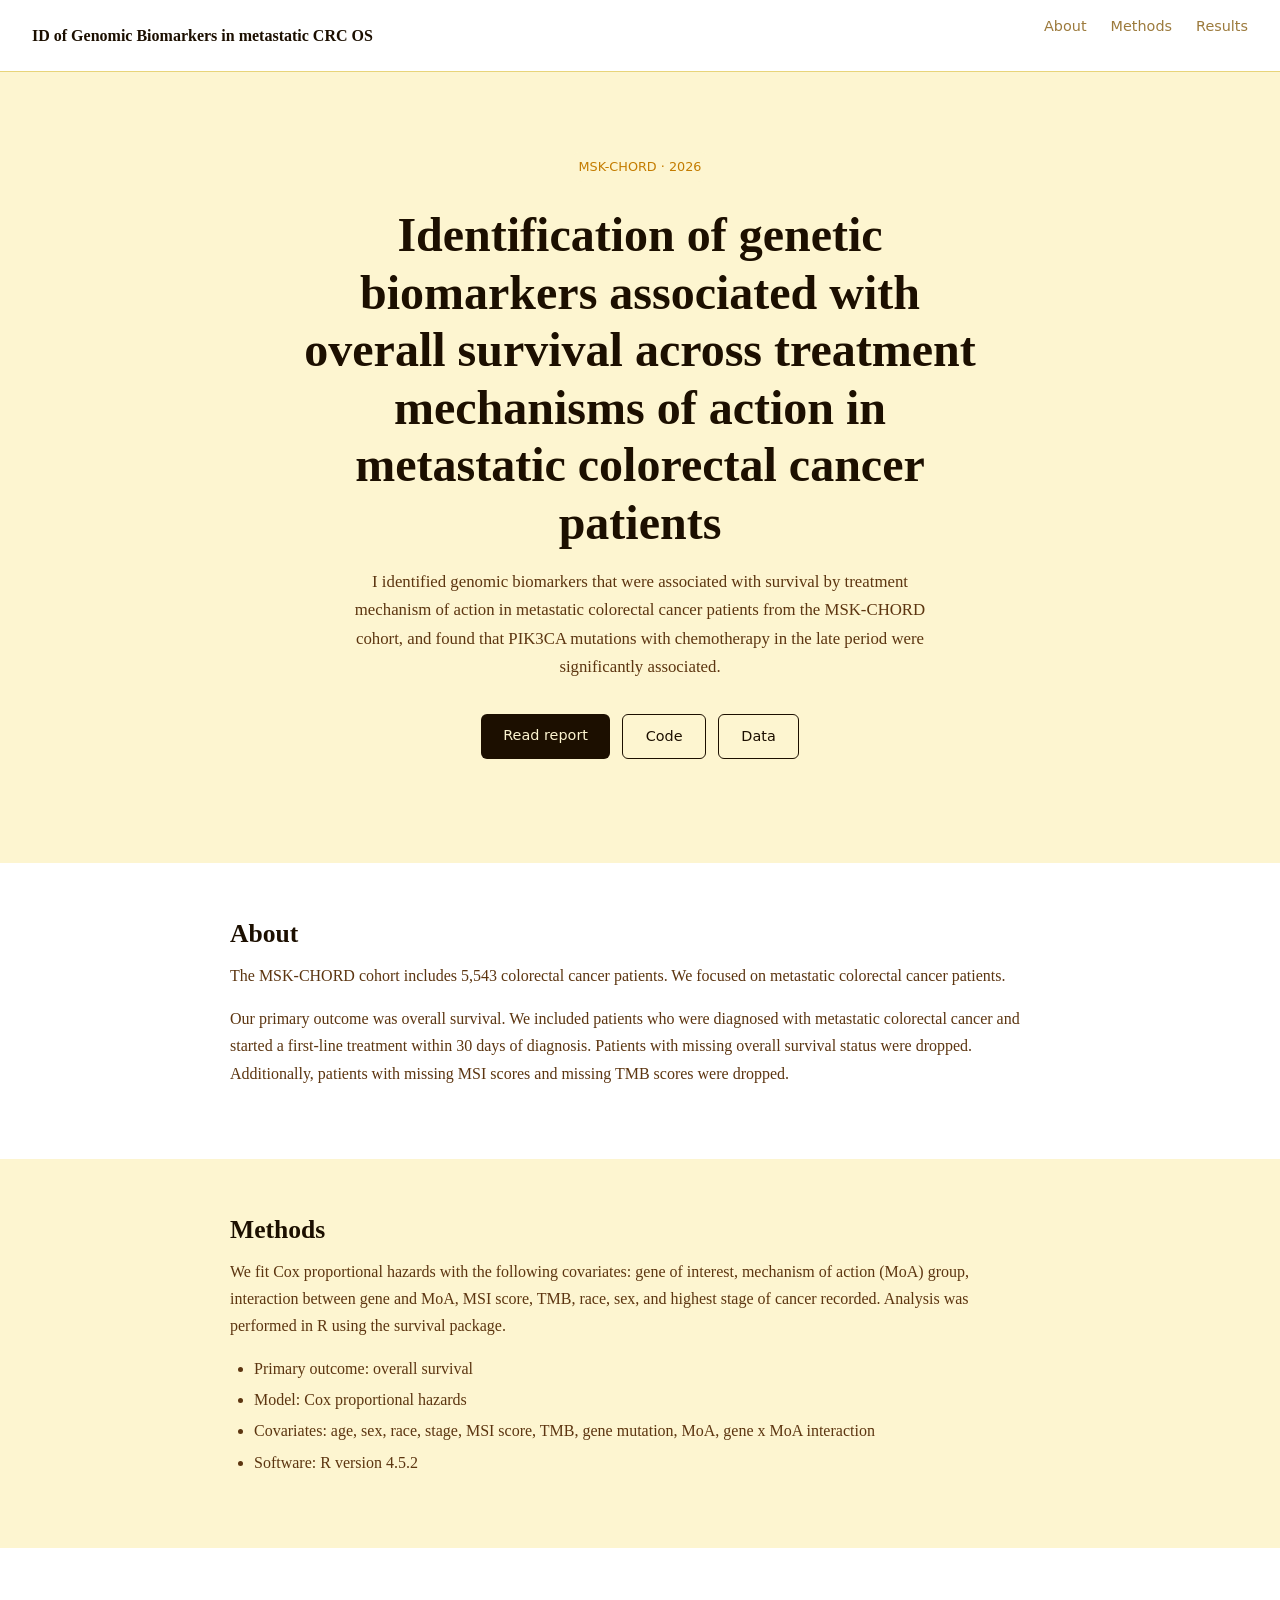
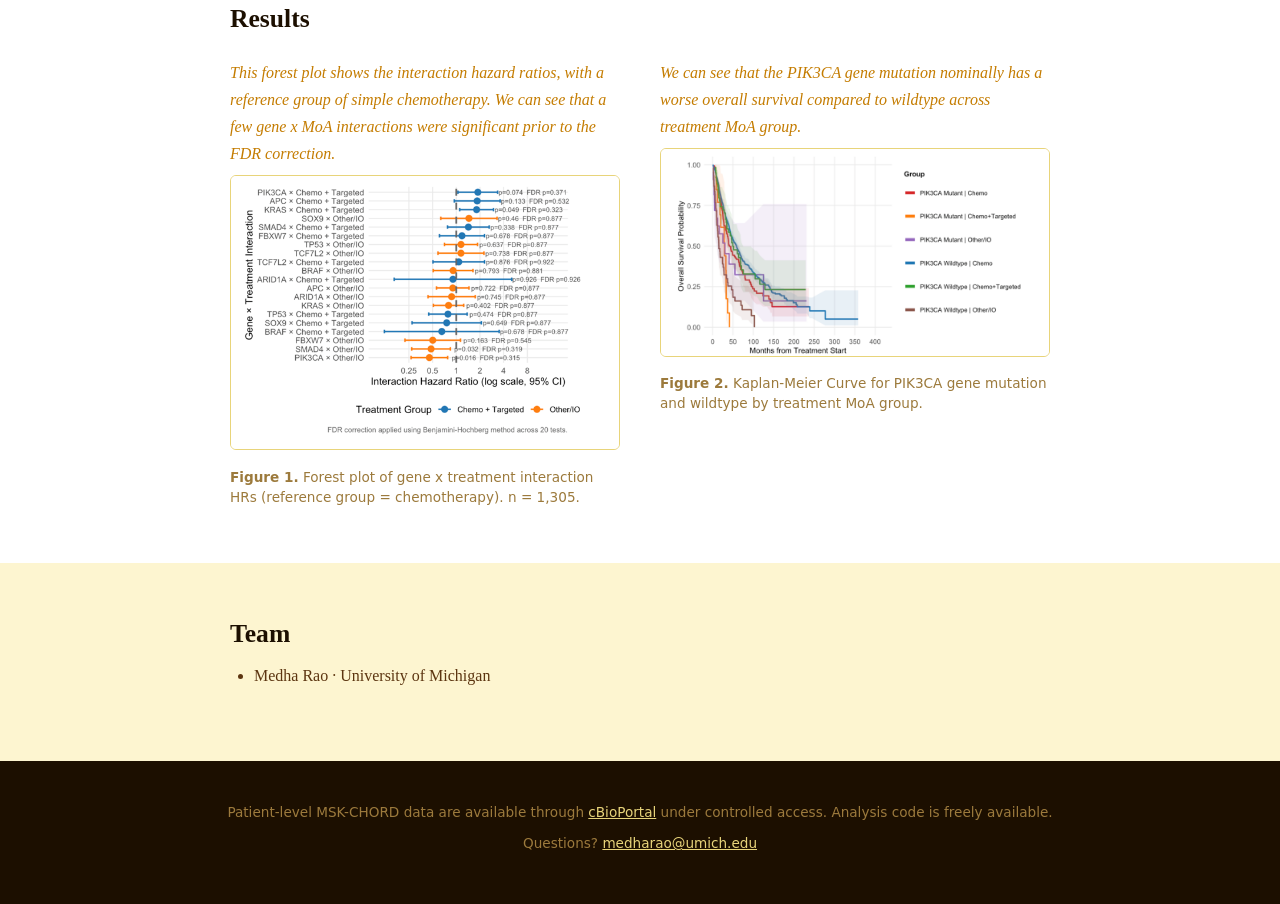
==== docs/index.html @ c57c130f "Adding files to repo" ====
<!DOCTYPE html>
<html lang="en">
<head>
  <meta charset="UTF-8">
  <meta name="viewport" content="width=device-width, initial-scale=1.0">

  <!-- CHANGE: Update this to your project title -->
  <title>Identification of genetic biomarkers associated with overall survival across treatment mechanisms of action in metastatic colorectal cancer patients</title>

  <link rel="stylesheet" href="style.css">
</head>
<body>

  <!-- ═══════════════════════════════════════════════
       NAVIGATION BAR
       CHANGE: Update the links if you add/remove sections
  ════════════════════════════════════════════════ -->
  <nav>
    <a class="nav-brand" href="#">ID of Genomic Biomarkers in metastatic CRC OS</a>
    <ul class="nav-links">
      <li><a href="#about">About</a></li>
      <li><a href="#methods">Methods</a></li>
      <li><a href="#results">Results</a></li>
    </ul>
  </nav>


  <!-- ═══════════════════════════════════════════════
       HERO — the big banner at the top
       CHANGE: Everything in this section
  ════════════════════════════════════════════════ -->
  <div class="hero">

    <!-- Small label above the title -->
    <span class="tag"> MSK-CHORD · 2026</span>

    <!-- Your project title -->
    <h1>Identification of genetic biomarkers associated with overall survival across treatment mechanisms of action in metastatic colorectal cancer patients</h1>

    <!-- One or two sentences. What data, what question, what did you find? -->
    <p class="subtitle">
      I identified genomic biomarkers that were associated with survival by treatment mechanism of action in metastatic colorectal cancer patients from the MSK-CHORD
      cohort, and found that PIK3CA mutations with chemotherapy in the late period were significantly associated.
    </p>

    <!-- Update the href links. Delete any buttons you don't need. -->
    <!-- report.pdf should be in your docs/ folder -->
    <!-- Your code should be in a folder called analysis/ next to the docs folder -->
    <div class="hero-actions">
      <a href="Preliminary Project Report (1).pdf"             class="btn-primary" >Read report</a>
      <a href="https://github.com/raoMedha/BIOSTAT_629"  class="btn-outline" target="_blank">Code</a>
      <a href="https://cbioportal.org"  class="btn-outline" target="_blank">Data</a>
    </div>

  </div>


  <main>

    <!-- ═══════════════════════════════════════════════
         ABOUT — describe your dataset and question
         CHANGE: Replace the placeholder text
    ════════════════════════════════════════════════ -->
    <section id="about">
      <div class="container">
        <h2>About</h2>

        <!-- Describe your cohort and research question -->
        <p>
          The MSK-CHORD cohort includes 5,543 colorectal cancer patients. We focused on metastatic colorectal cancer patients.
        </p>
        <p>
          Our primary outcome was overall survival.
          We included patients who were diagnosed with metastatic colorectal cancer and started a first-line treatment within 30 days of diagnosis. Patients with missing overall survival status were dropped. Additionally, patients with missing MSI scores and missing TMB scores were dropped. 
        </p>
      </div>
    </section>


    <!-- ═══════════════════════════════════════════════
         METHODS
         CHANGE: Describe your model and approach
    ════════════════════════════════════════════════ -->
    <section id="methods">
      <div class="container">
        <h2>Methods</h2>

        <!-- Describe your statistical model -->
        <!-- Will be different for every project! -->
        <p>
          We fit Cox proportional hazards
          with the following covariates: gene of interest, mechanism of action (MoA) group, interaction between gene and MoA, MSI score, TMB, race, sex, and highest stage of cancer recorded.
          Analysis was performed in R using the survival package.
        </p>

        <!-- Add or remove items from this list -->
        <ul>
          <li>Primary outcome: overall survival</li>
          <li>Model: Cox proportional hazards</li>
          <li>Covariates: age, sex, race, stage, MSI score, TMB, gene mutation, MoA, gene x MoA interaction</li>
          <li>Software: R version 4.5.2</li>
        </ul>
      </div>
    </section>


    <!-- ═══════════════════════════════════════════════
         RESULTS — your figures go here
         CHANGE: Update figure filenames, captions, and findings
         Put your figure files in the docs/figures/ folder
    ════════════════════════════════════════════════ -->
    <section id="results">
      <div class="container">
        <h2>Results</h2>

        <div class="fig-grid">

          <!-- Figure 1 -->
          <figure>
            <!-- One sentence: what does this figure show? -->
            <p class="fig-finding">
              This forest plot shows the interaction hazard ratios, with a reference group of simple chemotherapy. We can see that a few gene x MoA interactions were significant prior to the FDR correction. 
            </p>
            <!-- Update the src to your actual figure filename -->
            <img src="figures/ForestPlotPNG.png"
                 alt="Forest Plot of interaction hazard ratios between gene mutation and mechanism of action group">
            <!-- Write a proper figure caption -->
            <figcaption>
              <strong>Figure 1.</strong> Forest plot of gene x treatment interaction HRs (reference group = chemotherapy). n = 1,305. 
            </figcaption>
          </figure>

          <!-- Figure 2 — delete this block if you only have one figure -->
          <figure>
            <p class="fig-finding">
              We can see that the PIK3CA gene mutation nominally has a worse overall survival compared to wildtype across treatment MoA group. 
            </p>
            <img src="figures/KPPlotPNG.png"
                 alt="              We can see that the PIK3CA gene mutation nominally has a worse overall survival compared to wildtype across treatment MoA group. 
">
            <figcaption>
              <strong>Figure 2.</strong> Kaplan-Meier Curve for PIK3CA gene mutation and wildtype by treatment MoA group. 
            </figcaption>
          </figure>

        </div>
      </div>
    </section>


    <!-- ═══════════════════════════════════════════════
         TEAM — list your authors
         CHANGE: Replace with your actual names
    ════════════════════════════════════════════════ -->
    <section id="team">
      <div class="container">
        <h2>Team</h2>
        <ul>
          <li>Medha Rao · University of Michigan</li>
        </ul>
      </div>
    </section>

  </main>


  <!-- ═══════════════════════════════════════════════
       FOOTER
       CHANGE: Update your contact email
       Do NOT remove the data access note — MSK-CHORD is controlled access
  ════════════════════════════════════════════════ -->
  <footer>
    <p>
      Patient-level MSK-CHORD data are available through
      <a href="https://cbioportal.org">cBioPortal</a>
      under controlled access. Analysis code is freely available.
    </p>
    <p>
      Questions? <a href="mailto:medharao@umich.edu">medharao@umich.edu</a>
    </p>
  </footer>

</body>
</html>
---- docs/style.css ----
/* ═══════════════════════════════════════════════

    CUSTOMIZE YOUR PAGE — START HERE
   ════════════════════════════════════════════

   These are the only lines you need to change
   to completely restyle the page.

   COLORS: replace the hex codes below.
   To find hex codes:
     → https://coolors.co  (palette generator)
     → https://colorhunt.co (curated palettes)

   FONTS: replace the font names below.
   To find fonts:
     → https://fonts.google.com
     → Pick a font, click "Get font", copy the
       <link> tag into the <head> of index.html,
       then use the font name here.

   ════════════════════════════════════════════ */

:root {

  /* --- COLORS --------------------------------
     Tip: pick an accent color you like and
     build the rest around it using coolors.co  
     
     Another option is to think of a painting you like.
     You can ask U-M GPT to give you a color palette 
     inspired by that painting. */

  --ink:     #1c0f00;   /* headings — usually your darkest color    */
  --body:    #5c3510;   /* body text — slightly lighter than ink    */
  --muted:   #9c7a3c;   /* captions and labels — noticeably lighter */
  --accent:  #c47c00;   /* links and highlights — your "brand" color */
  --surface: #fdf5d0;   /* alternating section background — very light */
  --border:  #e8d47a;   /* lines and dividers — subtle               */
  

  /* --- FONTS ---------------------------------
     The page uses Georgia (built into every
     computer) by default. To use a Google Font,
     add its <link> to index.html first, then
     change the name here.

     Good serif options for academic pages:
       Lora, Playfair Display, Merriweather
     Good sans-serif options:
       Inter, DM Sans, Source Sans 3           */

  --font-main: Georgia, serif;

}


/* ═══════════════════════════════════════════════
   BASE — don't need to change this
   ════════════════════════════════════════════ */
*, *::before, *::after { box-sizing: border-box; margin: 0; padding: 0; }
html { scroll-behavior: smooth; }

body {
  font-family: var(--font-main);
  color: var(--body);
  line-height: 1.7;
  font-size: 16px;
}

h1, h2, h3 { color: var(--ink); line-height: 1.2; }
h1 { font-size: 2.2rem; margin-bottom: 1rem; }
h2 { font-size: 1.6rem; margin-bottom: 0.75rem; }

p  { max-width: 100ch; margin-bottom: 1rem; }
a  { color: var(--accent); }

ul {
  padding-left: 1.5rem;
  margin-bottom: 1rem;
}
ul ul {
  padding-left: 1.5rem;
}
li { margin-bottom: 0.25rem; }

code {
  font-family: monospace;
  font-size: 0.88em;
  background: var(--surface);
  padding: 1px 5px;
  border-radius: 3px;
}


/* ═══════════════════════════════════════════════
   NAVIGATION
   ════════════════════════════════════════════ */
nav {
  position: sticky; top: 0; z-index: 100;
  background: rgba(255,255,255,0.95);
  border-bottom: 1px solid var(--border);
  padding: 0.75rem 2rem;
  display: flex; align-items: center; justify-content: space-between;
}
.nav-brand {
  font-weight: 700; color: var(--ink);
  text-decoration: none; font-size: 1rem;
}
.nav-links {
  display: flex; gap: 1.5rem; list-style: none;
}
.nav-links a {
  font-size: 0.9rem; color: var(--muted);
  text-decoration: none; font-family: system-ui, sans-serif;
}
.nav-links a:hover { color: var(--accent); }


/* ═══════════════════════════════════════════════
   HERO
   ════════════════════════════════════════════ */
.hero {
  background: linear-gradient(135deg, #fdf5d0, #fdf5d0);
  padding: 5rem 2rem 4rem;
  text-align: center;
}
.tag {
  display: inline-block;
  font-family: system-ui, sans-serif;
  font-size: 0.8rem; font-weight: 500;
  background: #fdf5d0; color: #c47c00;
  padding: 4px 12px; border-radius: 20px;
  margin-bottom: 1.5rem; 
}
.hero h1 {
  font-size: clamp(1.8rem, 5vw, 3rem);
  max-width: 700px; margin: 0 auto 1rem;
}
.subtitle {
  font-size: 1.05rem; color: var(--body);
  max-width: 580px; margin: 0 auto 2rem;
}
.hero-actions {
  display: flex; gap: 0.75rem;
  justify-content: center; flex-wrap: wrap;
  margin-bottom: 2.5rem;
}
.btn-primary {
  background: var(--ink); color: #fdf5d0;
  padding: 0.6rem 1.4rem; border-radius: 6px;
  font-family: system-ui, sans-serif;
  font-size: 0.9rem; font-weight: 500;
  text-decoration: none;
}
.btn-outline {
  border: 1.5px solid var(--ink); color: var(--ink);
  padding: 0.6rem 1.4rem; border-radius: 6px;
  font-family: system-ui, sans-serif;
  font-size: 0.9rem; font-weight: 500;
  text-decoration: none;
}
.btn-primary:hover { opacity: 0.85; }
.btn-outline:hover { background: var(--ink); color: #fdf5d0; }


/* ═══════════════════════════════════════════════
   SECTIONS
   ════════════════════════════════════════════ */
section { padding: 3.5rem 2rem; }
section:nth-child(even) { background: var(--surface); }
.container { max-width: 820px; margin: 0 auto; }


/* ═══════════════════════════════════════════════
   FIGURES
   ════════════════════════════════════════════ */
.fig-grid {
  display: grid;
  grid-template-columns: repeat(auto-fit, minmax(280px, 1fr));
  gap: 2.5rem;
  margin-top: 1.5rem;
}
figure { margin: 0; }
.fig-finding {
  font-style: italic;
  color: var(--accent);
  margin-bottom: 0.5rem;
  max-width: 100%;
}
figure img {
  width: 100%;
  border-radius: 6px;
  border: 1px solid var(--border);
}
figcaption {
  font-family: system-ui, sans-serif;
  font-size: 0.85rem; color: var(--muted);
  margin-top: 0.5rem; line-height: 1.5;
}


/* ═══════════════════════════════════════════════
   FOOTER
   ════════════════════════════════════════════ */
footer {
  background: var(--ink); color: #9c7a3c;
  padding: 2.5rem 2rem; text-align: center;
  font-family: system-ui, sans-serif; font-size: 0.85rem;
}
footer p { max-width: 100%; margin-bottom: 0.5rem; }
footer a { color: #e8d47a; }
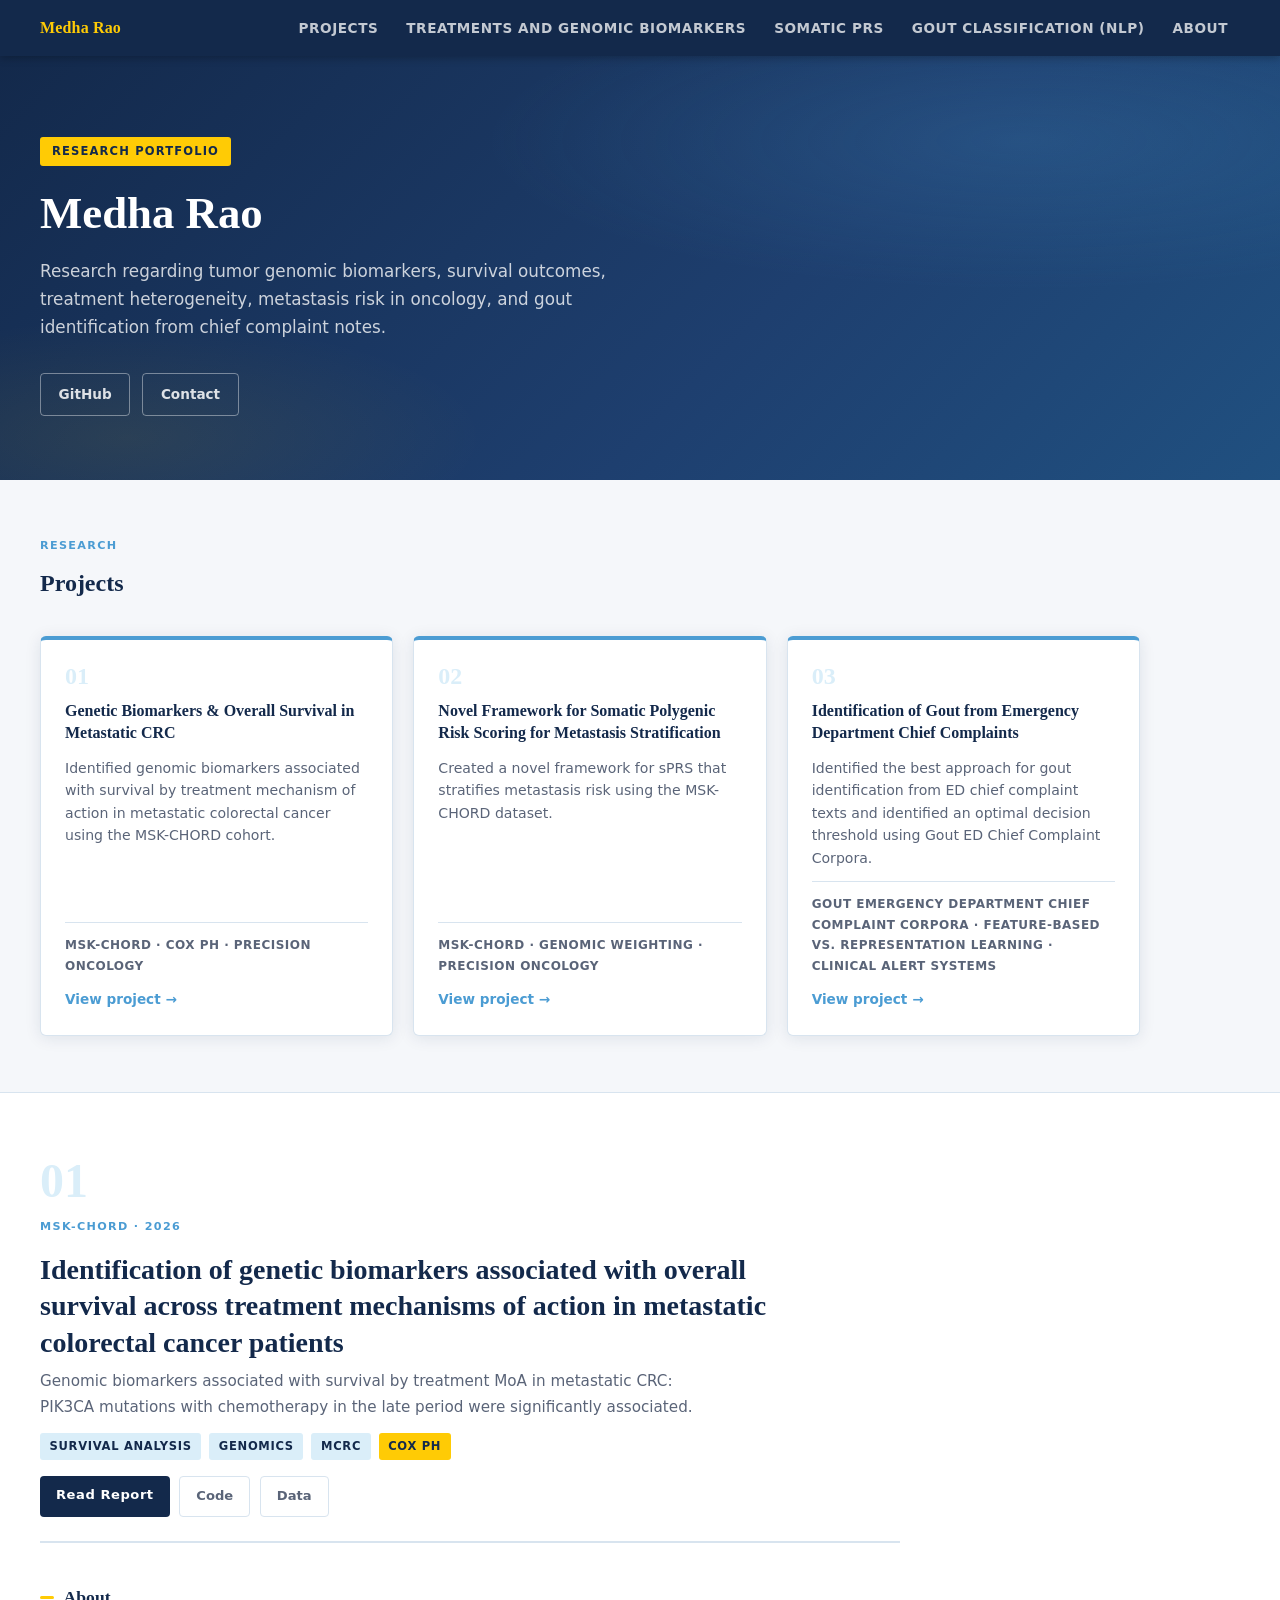
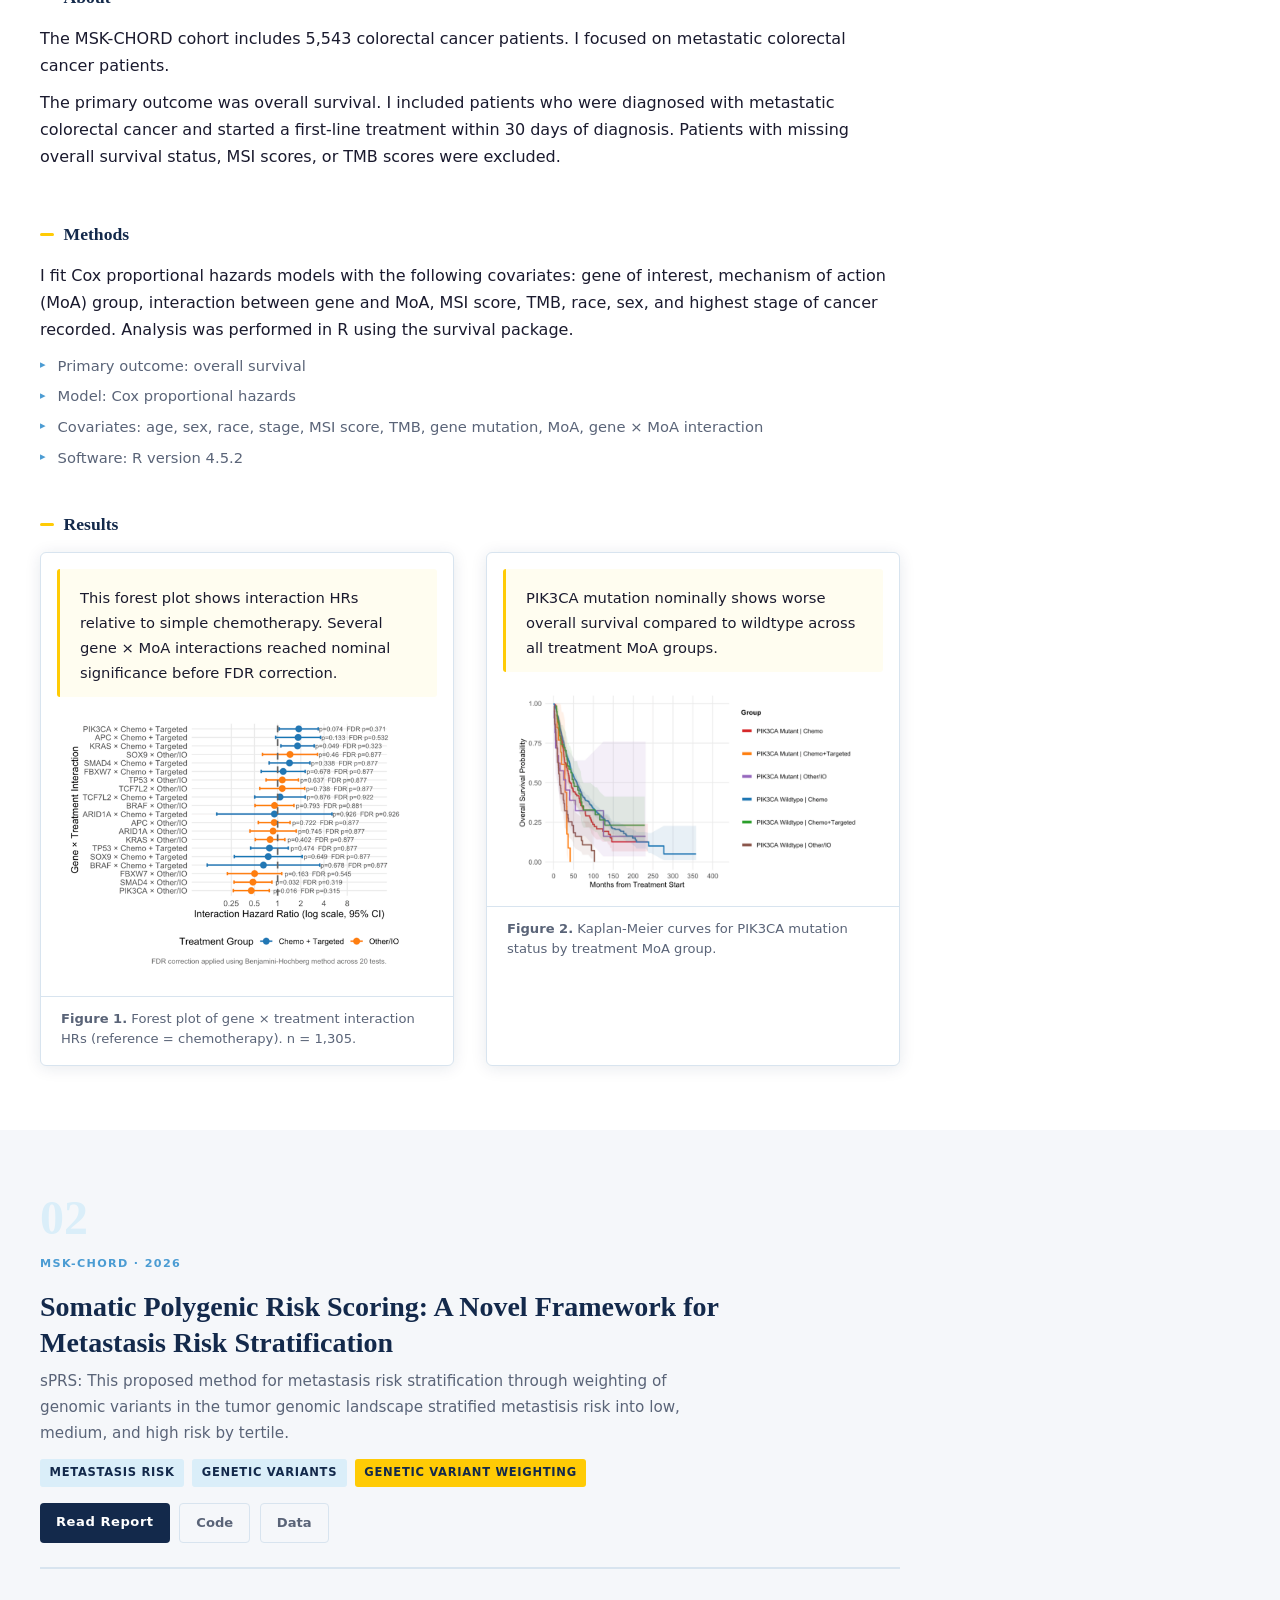
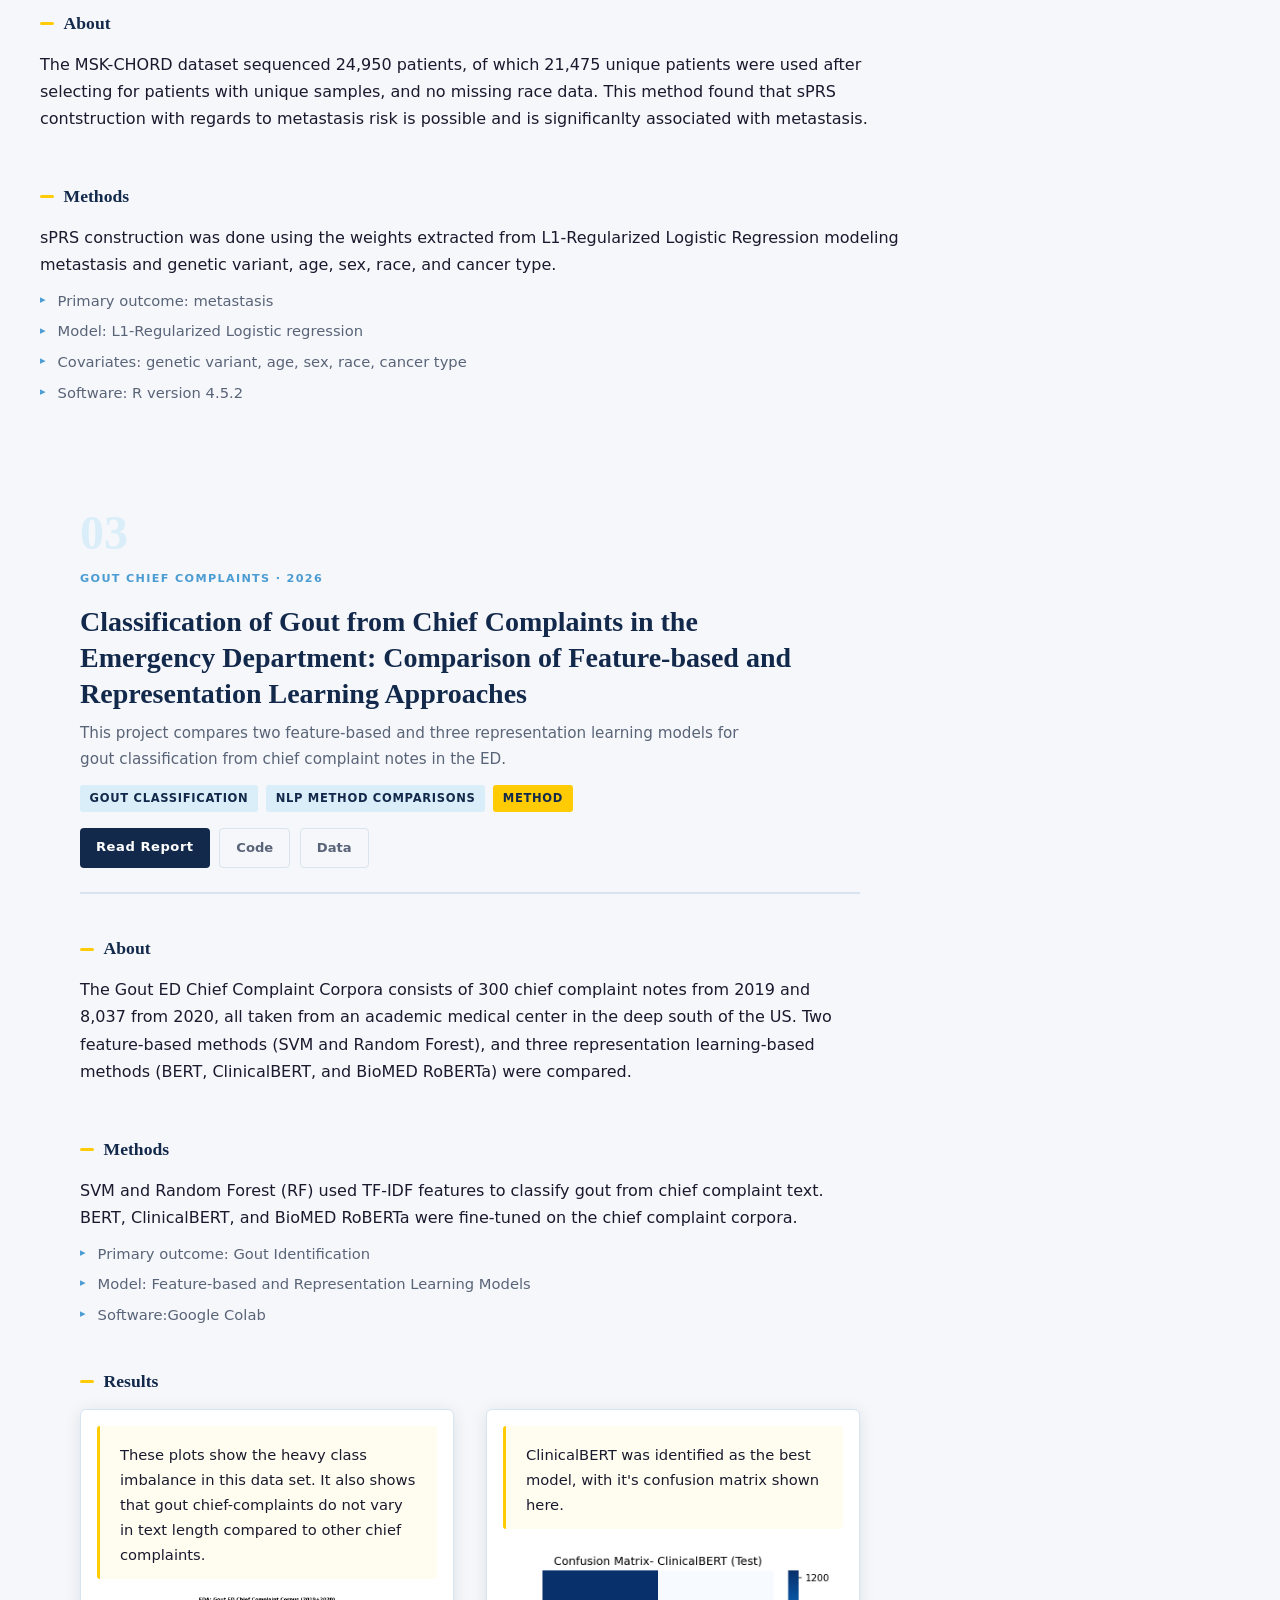
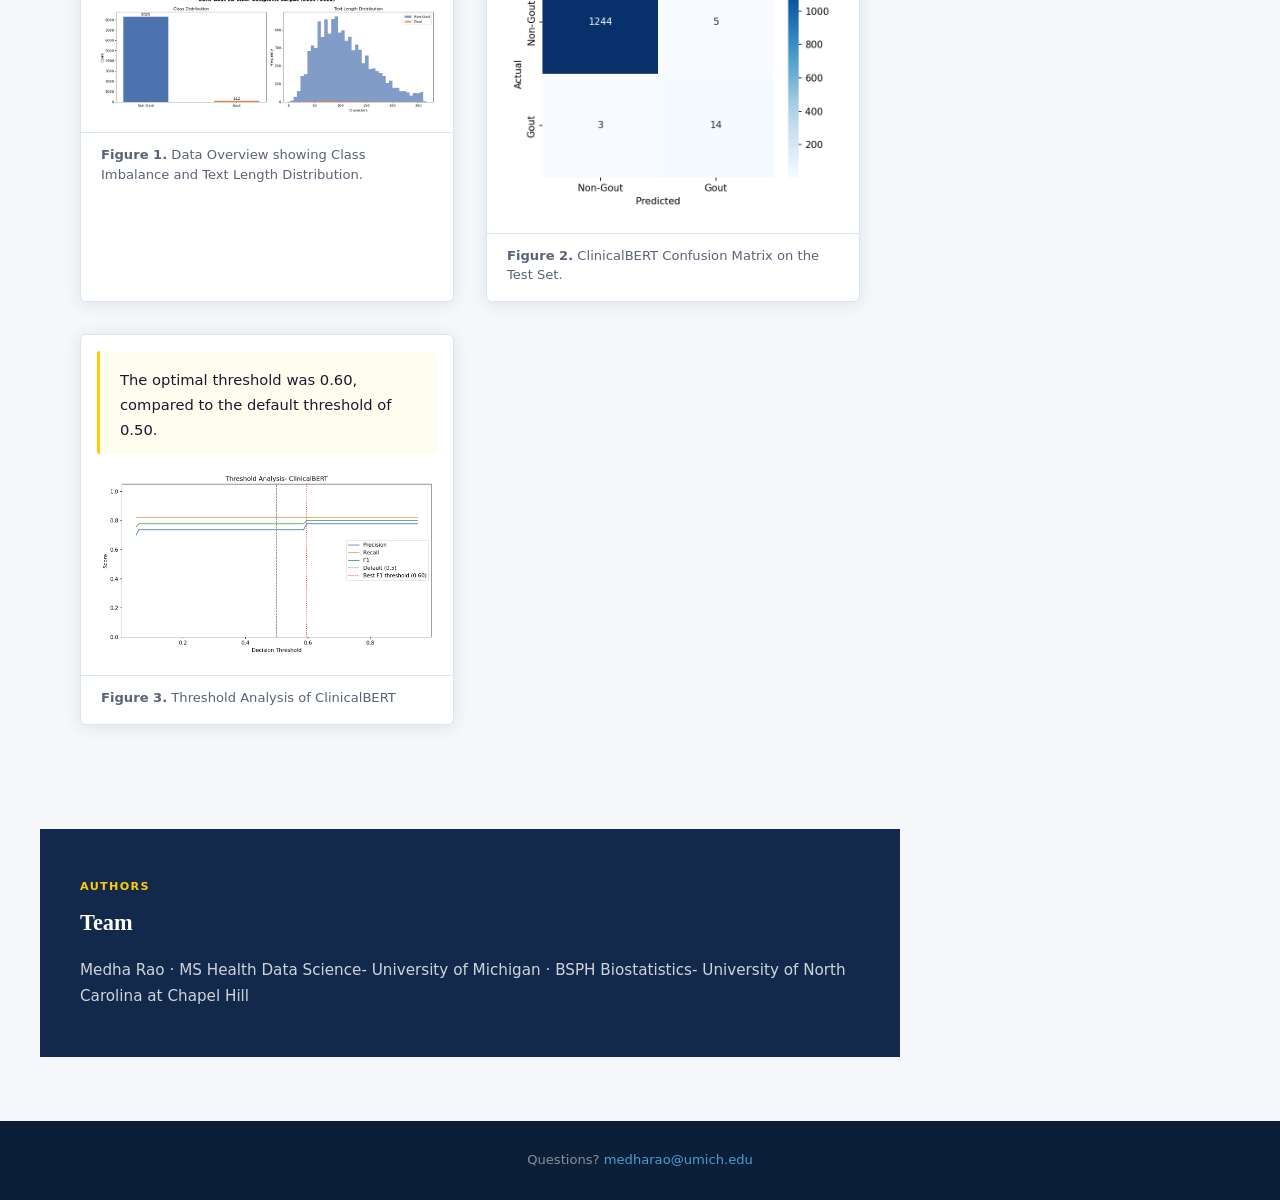
==== commit 9fb74152: "Rename index_2.html to index.html" ====
--- a/docs/index.html
+++ b/docs/index.html
@@ -3,178 +3,750 @@
 <head>
   <meta charset="UTF-8">
   <meta name="viewport" content="width=device-width, initial-scale=1.0">
-
-  <!-- CHANGE: Update this to your project title -->
-  <title>Identification of genetic biomarkers associated with overall survival across treatment mechanisms of action in metastatic colorectal cancer patients</title>
-
-  <link rel="stylesheet" href="style.css">
+  <title>Medha Rao · Research Portfolio</title>
+  <link rel="preconnect" href="https://fonts.googleapis.com">
+  <link href="https://fonts.googleapis.com/css2?family=Libre+Baskerville:ital,wght@0,400;0,700;1,400&family=Source+Sans+3:wght@300;400;600&display=swap" rel="stylesheet">
+  <style>
+    /* ─── TOKENS ──────────────────────────────────────────── */
+    :root {
+      --navy:       #13294B;
+      --navy-mid:   #1e3f6f;
+      --carolina:   #4B9CD3;
+      --carolina-lt:#daeef9;
+      --maize:      #FFCB05;
+      --maize-dk:   #e0a800;
+      --white:      #ffffff;
+      --off-white:  #f5f7fa;
+      --text:       #1a1a2e;
+      --text-muted: #5a6478;
+      --border:     #d8e4ef;
+
+      --serif:  'Libre Baskerville', Georgia, serif;
+      --sans:   'Source Sans 3', system-ui, sans-serif;
+
+      --radius: 6px;
+      --shadow: 0 2px 16px rgba(19,41,75,0.10);
+    }
+
+    /* ─── RESET ───────────────────────────────────────────── */
+    *, *::before, *::after { box-sizing: border-box; margin: 0; padding: 0; }
+    html { scroll-behavior: smooth; }
+    body {
+      font-family: var(--sans);
+      font-size: 16px;
+      line-height: 1.7;
+      color: var(--text);
+      background: var(--white);
+    }
+    a { color: var(--carolina); text-decoration: none; }
+    a:hover { color: var(--navy); text-decoration: underline; }
+    img { max-width: 100%; height: auto; display: block; border-radius: var(--radius); }
+
+    /* ─── NAV ─────────────────────────────────────────────── */
+    nav {
+      position: sticky;
+      top: 0;
+      z-index: 100;
+      background: var(--navy);
+      display: flex;
+      align-items: center;
+      justify-content: space-between;
+      padding: 0 2.5rem;
+      height: 56px;
+      box-shadow: 0 2px 8px rgba(0,0,0,0.25);
+    }
+    .nav-brand {
+      font-family: var(--serif);
+      font-size: 1rem;
+      color: var(--maize);
+      font-weight: 700;
+      letter-spacing: 0.01em;
+    }
+    .nav-brand:hover { color: var(--white); text-decoration: none; }
+    .nav-links {
+      list-style: none;
+      display: flex;
+      gap: 0.25rem;
+    }
+    .nav-links a {
+      color: rgba(255,255,255,0.75);
+      font-size: 0.85rem;
+      font-weight: 600;
+      letter-spacing: 0.04em;
+      text-transform: uppercase;
+      padding: 0.4rem 0.75rem;
+      border-radius: 4px;
+      transition: background 0.18s, color 0.18s;
+    }
+    .nav-links a:hover {
+      background: rgba(75,156,211,0.2);
+      color: var(--white);
+      text-decoration: none;
+    }
+
+    /* ─── HERO ────────────────────────────────────────────── */
+    .hero {
+      background: linear-gradient(135deg, var(--navy) 0%, var(--navy-mid) 60%, #205080 100%);
+      color: var(--white);
+      padding: 5rem 2.5rem 4rem;
+      position: relative;
+      overflow: hidden;
+    }
+    .hero::before {
+      content: '';
+      position: absolute;
+      inset: 0;
+      background:
+        radial-gradient(ellipse 60% 50% at 80% 20%, rgba(75,156,211,0.18) 0%, transparent 70%),
+        radial-gradient(ellipse 40% 40% at 10% 90%, rgba(255,203,5,0.08) 0%, transparent 70%);
+      pointer-events: none;
+    }
+    .hero-inner {
+      max-width: 780px;
+      position: relative;
+    }
+    .hero-eyebrow {
+      display: inline-block;
+      background: var(--maize);
+      color: var(--navy);
+      font-family: var(--sans);
+      font-size: 0.72rem;
+      font-weight: 700;
+      letter-spacing: 0.1em;
+      text-transform: uppercase;
+      padding: 0.3rem 0.75rem;
+      border-radius: 3px;
+      margin-bottom: 1.25rem;
+    }
+    .hero h1 {
+      font-family: var(--serif);
+      font-size: clamp(1.75rem, 4vw, 2.8rem);
+      line-height: 1.25;
+      font-weight: 700;
+      margin-bottom: 1rem;
+    }
+    .hero-sub {
+      font-size: 1.05rem;
+      color: rgba(255,255,255,0.78);
+      max-width: 600px;
+      margin-bottom: 2rem;
+      font-weight: 300;
+      line-height: 1.65;
+    }
+    .hero-links {
+      display: flex;
+      gap: 0.75rem;
+      flex-wrap: wrap;
+    }
+    .hero-links a {
+      font-size: 0.85rem;
+      font-weight: 600;
+      padding: 0.55rem 1.1rem;
+      border-radius: 4px;
+      transition: all 0.18s;
+      text-decoration: none;
+    }
+    .btn-ghost {
+      border: 1.5px solid rgba(255,255,255,0.4);
+      color: rgba(255,255,255,0.85);
+    }
+    .btn-ghost:hover {
+      border-color: var(--carolina);
+      color: var(--white);
+      background: rgba(75,156,211,0.15);
+    }
+
+    /* ─── PROJECT INDEX CARDS ─────────────────────────────── */
+    .project-index {
+      background: var(--off-white);
+      padding: 3.5rem 2.5rem;
+      border-bottom: 1px solid var(--border);
+    }
+    .section-label {
+      font-family: var(--sans);
+      font-size: 0.7rem;
+      font-weight: 700;
+      letter-spacing: 0.12em;
+      text-transform: uppercase;
+      color: var(--carolina);
+      margin-bottom: 0.5rem;
+    }
+    .project-index h2 {
+      font-family: var(--serif);
+      font-size: 1.5rem;
+      color: var(--navy);
+      margin-bottom: 2rem;
+    }
+    .cards {
+      display: grid;
+      grid-template-columns: repeat(auto-fit, minmax(280px, 1fr));
+      gap: 1.25rem;
+      max-width: 1100px;
+    }
+    .card {
+      background: var(--white);
+      border: 1px solid var(--border);
+      border-top: 4px solid var(--carolina);
+      border-radius: var(--radius);
+      padding: 1.5rem;
+      box-shadow: var(--shadow);
+      transition: transform 0.2s, box-shadow 0.2s;
+      display: flex;
+      flex-direction: column;
+      gap: 0.75rem;
+    }
+    .card:hover {
+      transform: translateY(-3px);
+      box-shadow: 0 8px 28px rgba(19,41,75,0.14);
+    }
+    .card-num {
+      font-family: var(--serif);
+      font-size: 1.5rem;
+      font-weight: 700;
+      color: var(--carolina-lt);
+      line-height: 1;
+    }
+    .card h3 {
+      font-family: var(--serif);
+      font-size: 1rem;
+      color: var(--navy);
+      line-height: 1.4;
+    }
+    .card p {
+      font-size: 0.88rem;
+      color: var(--text-muted);
+      line-height: 1.6;
+      flex: 1;
+    }
+    .card-meta {
+      font-size: 0.75rem;
+      font-weight: 600;
+      letter-spacing: 0.04em;
+      color: var(--text-muted);
+      text-transform: uppercase;
+      border-top: 1px solid var(--border);
+      padding-top: 0.75rem;
+    }
+    .card-link {
+      font-size: 0.85rem;
+      font-weight: 600;
+      color: var(--carolina);
+      display: inline-flex;
+      align-items: center;
+      gap: 0.3rem;
+    }
+    .card-link::after { content: ' →'; }
+    .card-link:hover { color: var(--navy); text-decoration: none; }
+
+    /* ─── SHARED SECTION CHROME ───────────────────────────── */
+    .project-section {
+      padding: 4rem 2.5rem;
+    }
+    .project-section:nth-child(even) {
+      background: var(--off-white);
+    }
+    .project-header {
+      max-width: 860px;
+      margin-bottom: 2.5rem;
+      padding-bottom: 1.5rem;
+      border-bottom: 2px solid var(--border);
+      display: flex;
+      flex-direction: column;
+      gap: 0.5rem;
+    }
+    .project-header .proj-num {
+      font-family: var(--serif);
+      font-size: 3rem;
+      font-weight: 700;
+      color: var(--carolina-lt);
+      line-height: 1;
+      margin-bottom: 0.25rem;
+    }
+    .project-header h2 {
+      font-family: var(--serif);
+      font-size: clamp(1.25rem, 2.5vw, 1.75rem);
+      color: var(--navy);
+      line-height: 1.3;
+      max-width: 760px;
+    }
+    .project-header .subtitle {
+      color: var(--text-muted);
+      font-size: 0.95rem;
+      max-width: 680px;
+    }
+    .project-header .proj-tags {
+      display: flex;
+      gap: 0.5rem;
+      flex-wrap: wrap;
+      margin-top: 0.25rem;
+    }
+    .tag {
+      background: var(--carolina-lt);
+      color: var(--navy);
+      font-size: 0.72rem;
+      font-weight: 700;
+      letter-spacing: 0.06em;
+      text-transform: uppercase;
+      padding: 0.25rem 0.6rem;
+      border-radius: 3px;
+    }
+    .tag-maize {
+      background: var(--maize);
+      color: var(--navy);
+    }
+    .proj-actions {
+      display: flex;
+      gap: 0.6rem;
+      flex-wrap: wrap;
+      margin-top: 0.5rem;
+    }
+    .btn-primary {
+      background: var(--navy);
+      color: var(--white);
+      font-size: 0.82rem;
+      font-weight: 700;
+      letter-spacing: 0.04em;
+      padding: 0.5rem 1rem;
+      border-radius: 4px;
+      transition: background 0.18s;
+    }
+    .btn-primary:hover { background: var(--navy-mid); color: var(--white); text-decoration: none; }
+    .btn-outline {
+      border: 1.5px solid var(--border);
+      color: var(--text-muted);
+      font-size: 0.82rem;
+      font-weight: 600;
+      padding: 0.5rem 1rem;
+      border-radius: 4px;
+      transition: border-color 0.18s, color 0.18s;
+    }
+    .btn-outline:hover { border-color: var(--carolina); color: var(--carolina); text-decoration: none; }
+
+    /* ─── PROJECT SUBSECTIONS ─────────────────────────────── */
+    .proj-body {
+      max-width: 860px;
+      display: grid;
+      gap: 2.5rem;
+    }
+    .subsection h3 {
+      font-family: var(--serif);
+      font-size: 1.1rem;
+      color: var(--navy);
+      margin-bottom: 0.75rem;
+      display: flex;
+      align-items: center;
+      gap: 0.6rem;
+    }
+    .subsection h3::before {
+      content: '';
+      display: inline-block;
+      width: 14px;
+      height: 3px;
+      background: var(--maize);
+      border-radius: 2px;
+      flex-shrink: 0;
+    }
+    .subsection p {
+      color: var(--text);
+      margin-bottom: 0.6rem;
+    }
+    .subsection ul {
+      list-style: none;
+      padding: 0;
+      display: flex;
+      flex-direction: column;
+      gap: 0.35rem;
+    }
+    .subsection ul li {
+      font-size: 0.92rem;
+      color: var(--text-muted);
+      padding-left: 1.1rem;
+      position: relative;
+    }
+    .subsection ul li::before {
+      content: '▸';
+      position: absolute;
+      left: 0;
+      color: var(--carolina);
+      font-size: 0.7rem;
+      top: 0.2em;
+    }
+
+    /* ─── FIGURES ─────────────────────────────────────────── */
+    .fig-grid {
+      display: grid;
+      grid-template-columns: repeat(auto-fit, minmax(340px, 1fr));
+      gap: 2rem;
+    }
+    figure {
+      background: var(--white);
+      border: 1px solid var(--border);
+      border-radius: var(--radius);
+      overflow: hidden;
+      box-shadow: var(--shadow);
+    }
+    .fig-finding {
+      padding: 1rem 1.25rem 0.75rem;
+      font-size: 0.92rem;
+      color: var(--text-muted);
+      border-left: 3px solid var(--maize);
+      margin: 1rem 1rem 0;
+      background: #fffdf0;
+      border-radius: 3px;
+    }
+    figure img {
+      margin: 1rem;
+      width: calc(100% - 2rem);
+      border-radius: 4px;
+    }
+    figcaption {
+      padding: 0.75rem 1.25rem 1rem;
+      font-size: 0.82rem;
+      color: var(--text-muted);
+      border-top: 1px solid var(--border);
+      line-height: 1.5;
+    }
+
+    /* ─── PLACEHOLDER ─────────────────────────────────────── */
+    .placeholder-box {
+      background: var(--carolina-lt);
+      border: 2px dashed var(--carolina);
+      border-radius: var(--radius);
+      padding: 2rem;
+      text-align: center;
+      color: var(--navy);
+    }
+    .placeholder-box p {
+      font-size: 0.9rem;
+      color: var(--text-muted);
+      margin-top: 0.5rem;
+    }
+
+    /* ─── TEAM / FOOTER ───────────────────────────────────── */
+    #team {
+      background: var(--navy);
+      color: var(--white);
+      padding: 3rem 2.5rem;
+    }
+    #team .section-label { color: var(--maize); }
+    #team h2 {
+      font-family: var(--serif);
+      font-size: 1.4rem;
+      color: var(--white);
+      margin-bottom: 1rem;
+    }
+    #team ul { list-style: none; padding: 0; display: flex; flex-direction: column; gap: 0.4rem; }
+    #team li { color: rgba(255,255,255,0.8); font-size: 0.95rem; }
+
+    footer {
+      background: #0c1f38;
+      color: rgba(255,255,255,0.5);
+      text-align: center;
+      padding: 1.75rem 2rem;
+      font-size: 0.82rem;
+      line-height: 1.7;
+    }
+    footer a { color: var(--carolina); }
+    footer a:hover { color: var(--white); }
+
+    /* ─── RESPONSIVE ──────────────────────────────────────── */
+    @media (max-width: 640px) {
+      nav { padding: 0 1.25rem; }
+      .nav-links { display: none; }
+      .hero, .project-index, .project-section { padding-left: 1.25rem; padding-right: 1.25rem; }
+      .fig-grid { grid-template-columns: 1fr; }
+      #team { padding: 2rem 1.25rem; }
+    }
+  </style>
 </head>
 <body>
 
-  <!-- ═══════════════════════════════════════════════
-       NAVIGATION BAR
-       CHANGE: Update the links if you add/remove sections
-  ════════════════════════════════════════════════ -->
+  <!-- ── NAV ────────────────────────────────────────────── -->
   <nav>
-    <a class="nav-brand" href="#">ID of Genomic Biomarkers in metastatic CRC OS</a>
+    <a class="nav-brand" href="#">Medha Rao</a>
     <ul class="nav-links">
-      <li><a href="#about">About</a></li>
-      <li><a href="#methods">Methods</a></li>
-      <li><a href="#results">Results</a></li>
+      <li><a href="#projects">Projects</a></li>
+      <li><a href="#project-1">Treatments and Genomic Biomarkers</a></li>
+      <li><a href="#project-2">Somatic PRS</a></li>
+      <li><a href="#project-3">Gout Classification (NLP)</a></li>
+      <li><a href="#team">About</a></li>
     </ul>
   </nav>
 
 
-  <!-- ═══════════════════════════════════════════════
-       HERO — the big banner at the top
-       CHANGE: Everything in this section
-  ════════════════════════════════════════════════ -->
+  <!-- ── HERO ───────────────────────────────────────────── -->
   <div class="hero">
-
-    <!-- Small label above the title -->
-    <span class="tag"> MSK-CHORD · 2026</span>
-
-    <!-- Your project title -->
-    <h1>Identification of genetic biomarkers associated with overall survival across treatment mechanisms of action in metastatic colorectal cancer patients</h1>
-
-    <!-- One or two sentences. What data, what question, what did you find? -->
-    <p class="subtitle">
-      I identified genomic biomarkers that were associated with survival by treatment mechanism of action in metastatic colorectal cancer patients from the MSK-CHORD
-      cohort, and found that PIK3CA mutations with chemotherapy in the late period were significantly associated.
-    </p>
-
-    <!-- Update the href links. Delete any buttons you don't need. -->
-    <!-- report.pdf should be in your docs/ folder -->
-    <!-- Your code should be in a folder called analysis/ next to the docs folder -->
-    <div class="hero-actions">
-      <a href="Preliminary Project Report (1).pdf"             class="btn-primary" >Read report</a>
-      <a href="https://github.com/raoMedha/BIOSTAT_629"  class="btn-outline" target="_blank">Code</a>
-      <a href="https://cbioportal.org"  class="btn-outline" target="_blank">Data</a>
+    <div class="hero-inner">
+      <span class="hero-eyebrow">Research Portfolio</span>
+      <h1>Medha Rao</h1>
+      <p class="hero-sub">
+        Research regarding tumor genomic biomarkers, survival outcomes, treatment heterogeneity, metastasis risk in oncology, and gout identification from chief complaint notes.
+      </p>
+      <div class="hero-links">
+        <a href="https://github.com/raoMedha" class="btn-ghost" target="_blank">GitHub</a>
+        <a href="mailto:medharao@umich.edu" class="btn-ghost">Contact</a>
+      </div>
     </div>
-
   </div>
 
 
+  <!-- ── PROJECT INDEX ──────────────────────────────────── -->
+  <section class="project-index" id="projects">
+    <p class="section-label">Research</p>
+    <h2>Projects</h2>
+    <div class="cards">
+
+      <div class="card">
+        <div class="card-num">01</div>
+        <h3>Genetic Biomarkers &amp; Overall Survival in Metastatic CRC</h3>
+        <p>Identified genomic biomarkers associated with survival by treatment mechanism of action in metastatic colorectal cancer using the MSK-CHORD cohort.</p>
+        <div class="card-meta">MSK-CHORD · Cox PH · Precision Oncology</div>
+        <a href="#project-1" class="card-link">View project</a>
+      </div>
+
+      <div class="card">
+        <div class="card-num">02</div>
+        <h3>Novel Framework for Somatic Polygenic Risk Scoring for Metastasis Stratification</h3>
+        <p>Created a novel framework for sPRS that stratifies metastasis risk using the MSK-CHORD dataset.</p>
+        <div class="card-meta">MSK-CHORD · Genomic Weighting · Precision Oncology</div>
+        <a href="#project-2" class="card-link">View project</a>
+      </div>
+
+      <div class="card">
+        <div class="card-num">03</div>
+        <h3>Identification of Gout from Emergency Department Chief Complaints </h3>
+        <p>Identified the best approach for gout identification from ED chief complaint texts and identified an optimal decision threshold using Gout ED Chief Complaint Corpora.</p>
+        <div class="card-meta">Gout Emergency Department Chief Complaint Corpora · Feature-based vs. Representation Learning · Clinical Alert Systems</div>
+        <a href="#project-3" class="card-link">View project</a>
+      </div>
+
+    </div>
+  </section>
+
+
   <main>
 
-    <!-- ═══════════════════════════════════════════════
-         ABOUT — describe your dataset and question
-         CHANGE: Replace the placeholder text
-    ════════════════════════════════════════════════ -->
-    <section id="about">
-      <div class="container">
-        <h2>About</h2>
-
-        <!-- Describe your cohort and research question -->
-        <p>
-          The MSK-CHORD cohort includes 5,543 colorectal cancer patients. We focused on metastatic colorectal cancer patients.
+    <!-- ══════════════════════════════════════════════════════
+         PROJECT 1 — MSK-CHORD
+    ═══════════════════════════════════════════════════════ -->
+    <section class="project-section" id="project-1">
+
+      <div class="project-header">
+        <div class="proj-num">01</div>
+        <p class="section-label">MSK-CHORD · 2026</p>
+        <h2>Identification of genetic biomarkers associated with overall survival across treatment mechanisms of action in metastatic colorectal cancer patients</h2>
+        <p class="subtitle">
+          Genomic biomarkers associated with survival by treatment MoA in metastatic CRC: PIK3CA mutations with chemotherapy in the late period were significantly associated.
         </p>
-        <p>
-          Our primary outcome was overall survival.
-          We included patients who were diagnosed with metastatic colorectal cancer and started a first-line treatment within 30 days of diagnosis. Patients with missing overall survival status were dropped. Additionally, patients with missing MSI scores and missing TMB scores were dropped. 
+        <div class="proj-tags">
+          <span class="tag">Survival Analysis</span>
+          <span class="tag">Genomics</span>
+          <span class="tag">mCRC</span>
+          <span class="tag tag-maize">Cox PH</span>
+        </div>
+        <div class="proj-actions">
+          <a href="ID_Tx_Biomarkers_Report.pdf" class="btn-primary">Read Report</a>
+          <a href="https://github.com/raoMedha/Website/Treatment_Biomarkers" class="btn-outline" target="_blank">Code</a>
+          <a href="https://cbioportal.org" class="btn-outline" target="_blank">Data</a>
+        </div>
+      </div>
+
+      <div class="proj-body">
+
+        <div class="subsection">
+          <h3>About</h3>
+          <p>The MSK-CHORD cohort includes 5,543 colorectal cancer patients. I focused on metastatic colorectal cancer patients.</p>
+          <p>The primary outcome was overall survival. I included patients who were diagnosed with metastatic colorectal cancer and started a first-line treatment within 30 days of diagnosis. Patients with missing overall survival status, MSI scores, or TMB scores were excluded.</p>
+        </div>
+
+        <div class="subsection">
+          <h3>Methods</h3>
+          <p>I fit Cox proportional hazards models with the following covariates: gene of interest, mechanism of action (MoA) group, interaction between gene and MoA, MSI score, TMB, race, sex, and highest stage of cancer recorded. Analysis was performed in R using the survival package.</p>
+          <ul>
+            <li>Primary outcome: overall survival</li>
+            <li>Model: Cox proportional hazards</li>
+            <li>Covariates: age, sex, race, stage, MSI score, TMB, gene mutation, MoA, gene × MoA interaction</li>
+            <li>Software: R version 4.5.2</li>
+          </ul>
+        </div>
+
+        <div class="subsection">
+          <h3>Results</h3>
+          <div class="fig-grid">
+
+            <figure>
+              <p class="fig-finding">
+                This forest plot shows interaction HRs relative to simple chemotherapy. Several gene × MoA interactions reached nominal significance before FDR correction.
+              </p>
+              <img src="figures/ForestPlotPNG.png"
+                   alt="Forest Plot of interaction hazard ratios between gene mutation and mechanism of action group">
+              <figcaption>
+                <strong>Figure 1.</strong> Forest plot of gene × treatment interaction HRs (reference = chemotherapy). n = 1,305.
+              </figcaption>
+            </figure>
+
+            <figure>
+              <p class="fig-finding">
+                PIK3CA mutation nominally shows worse overall survival compared to wildtype across all treatment MoA groups.
+              </p>
+              <img src="figures/KPPlotPNG.png"
+                   alt="Kaplan-Meier curve for PIK3CA mutation vs wildtype by treatment MoA group">
+              <figcaption>
+                <strong>Figure 2.</strong> Kaplan-Meier curves for PIK3CA mutation status by treatment MoA group.
+              </figcaption>
+            </figure>
+
+          </div>
+        </div>
+
+      </div>
+    </section>
+
+
+    <!-- ══════════════════════════════════════════════════════
+         PROJECT 2 — PLACEHOLDER
+    ═══════════════════════════════════════════════════════ -->
+    <section class="project-section" id="project-2">
+
+      <div class="project-header">
+        <div class="proj-num">02</div>
+        <p class="section-label">MSK-CHORD · 2026</p>
+        <h2>Somatic Polygenic Risk Scoring: A Novel Framework for Metastasis Risk Stratification</h2>
+        <p class="subtitle">
+          sPRS: This proposed method for metastasis risk stratification through weighting of genomic variants in the tumor genomic landscape stratified metastisis risk into low, medium, and high risk by tertile.
         </p>
+        <div class="proj-tags">
+          <span class="tag">Metastasis Risk</span>
+          <span class="tag">Genetic Variants</span>
+          <span class="tag tag-maize">Genetic Variant Weighting</span>
+        </div>
+        <div class="proj-actions">
+          <a href="sPRS_Report.pdf" class="btn-primary">Read Report</a>
+          <a href="https://github.com/raoMedha/Website/sPRS" class="btn-outline">Code</a>
+          <a href="https://cbioportal.org" class="btn-outline">Data</a>
+        </div>
+      </div>
+
+      <div class="proj-body">
+
+        <div class="subsection">
+          <h3>About</h3>
+          <p>The MSK-CHORD dataset sequenced 24,950 patients, of which 21,475 unique patients were used after selecting for patients with unique samples, and no missing race data. This method found that sPRS contstruction with regards to metastasis risk is possible and is significanlty associated with metastasis.</p>
+        </div>
+
+        <div class="subsection">
+          <h3>Methods</h3>
+          <p>sPRS construction was done using the weights extracted from L1-Regularized Logistic Regression modeling metastasis and genetic variant, age, sex, race, and cancer type. </p>
+          <ul>
+            <li>Primary outcome: metastasis</li>
+            <li>Model: L1-Regularized Logistic regression</li>
+            <li>Covariates: genetic variant, age, sex, race, cancer type</li>
+            <li>Software: R version 4.5.2</li>
+          </ul>
+        </div>
+
+     
+
+
+    <!-- ══════════════════════════════════════════════════════
+         PROJECT 3 — PLACEHOLDER
+    ═══════════════════════════════════════════════════════ -->
+    <section class="project-section" id="project-3">
+
+      <div class="project-header">
+        <div class="proj-num">03</div>
+        <p class="section-label">Gout Chief Complaints · 2026</p>
+        <h2>Classification of Gout from Chief Complaints in the Emergency Department: Comparison of Feature-based and Representation Learning Approaches</h2>
+        <p class="subtitle">
+          This project compares two feature-based and three representation learning models for gout classification from chief complaint notes in the ED.
+        </p>
+        <div class="proj-tags">
+          <span class="tag">Gout Classification</span>
+          <span class="tag">NLP Method Comparisons</span>
+          <span class="tag tag-maize">Method</span>
+        </div>
+        <div class="proj-actions">
+          <a href="Gout_ID_Model_Comparison_Report.pdf" class="btn-primary">Read Report</a>
+          <a href="https://github.com/raoMedha/Website/Gout_ID" class="btn-outline">Code</a>
+          <a href="https://physionet.org/content/emer-complaint-gout/1.0/" class="btn-outline">Data</a>
+        </div>
+      </div>
+
+      <div class="proj-body">
+
+        <div class="subsection">
+          <h3>About</h3>
+          <p>The Gout ED Chief Complaint Corpora consists of 300 chief complaint notes from 2019 and 8,037 from 2020, all taken from an academic medical center in the deep south of the US. Two feature-based methods (SVM and Random Forest), and three representation learning-based methods (BERT, ClinicalBERT, and BioMED RoBERTa) were compared.</p>
+        </div>
+
+        <div class="subsection">
+          <h3>Methods</h3>
+          <p>SVM and Random Forest (RF) used TF-IDF features to classify gout from chief complaint text. BERT, ClinicalBERT, and BioMED RoBERTa were fine-tuned on the chief complaint corpora.</p>
+          <ul>
+            <li>Primary outcome: Gout Identification</li>
+            <li>Model: Feature-based and Representation Learning Models</li>
+            <li>Software:Google Colab</li>
+          </ul>
+        </div>
+
+           <div class="subsection">
+          <h3>Results</h3>
+          <div class="fig-grid">
+
+            <figure>
+              <p class="fig-finding">
+                These plots show the heavy class imbalance in this data set. It also shows that gout chief-complaints do not vary in text length compared to other chief complaints. 
+              </p>
+              <img src="figures/eda_plots.png"
+                   alt="Bar Chart of Complaint Classes and Distribution of Text Length by Chief Complaint Class ">
+              <figcaption>
+                <strong>Figure 1.</strong> Data Overview showing Class Imbalance and Text Length Distribution. 
+              </figcaption>
+            </figure>
+
+            <figure>
+              <p class="fig-finding">
+                ClinicalBERT was identified as the best model, with it's confusion matrix shown here. 
+              </p>
+              <img src="figures/cm_clinicalbert_test.png"
+                   alt="Confusion Matrix showing ClinicalBERT's gout classifications">
+              <figcaption>
+                <strong>Figure 2.</strong> ClinicalBERT Confusion Matrix on the Test Set.  
+              </figcaption>
+            </figure>
+            
+             <figure>
+              <p class="fig-finding">
+                The optimal threshold was 0.60, compared to the default threshold of 0.50. 
+              </p>
+              <img src="figures/threshold_clinicalbert.png"
+                   alt="Threshold Analysis of Best Model: ClinicalBERT">
+              <figcaption>
+                <strong>Figure 3.</strong> Threshold Analysis of ClinicalBERT 
+              </figcaption>
+            </figure>
+
+          </div>
+        </div>
+
       </div>
     </section>
 
 
-    <!-- ═══════════════════════════════════════════════
-         METHODS
-         CHANGE: Describe your model and approach
-    ════════════════════════════════════════════════ -->
-    <section id="methods">
-      <div class="container">
-        <h2>Methods</h2>
-
-        <!-- Describe your statistical model -->
-        <!-- Will be different for every project! -->
-        <p>
-          We fit Cox proportional hazards
-          with the following covariates: gene of interest, mechanism of action (MoA) group, interaction between gene and MoA, MSI score, TMB, race, sex, and highest stage of cancer recorded.
-          Analysis was performed in R using the survival package.
-        </p>
-
-        <!-- Add or remove items from this list -->
-        <ul>
-          <li>Primary outcome: overall survival</li>
-          <li>Model: Cox proportional hazards</li>
-          <li>Covariates: age, sex, race, stage, MSI score, TMB, gene mutation, MoA, gene x MoA interaction</li>
-          <li>Software: R version 4.5.2</li>
-        </ul>
-      </div>
+    <!-- ── TEAM ────────────────────────────────────────────── -->
+    <section id="team">
+      <p class="section-label">Authors</p>
+      <h2>Team</h2>
+      <ul>
+        <li>Medha Rao · MS Health Data Science- University of Michigan  · BSPH Biostatistics- University of North Carolina at Chapel Hill</li>
+      </ul>
     </section>
 
-
-    <!-- ═══════════════════════════════════════════════
-         RESULTS — your figures go here
-         CHANGE: Update figure filenames, captions, and findings
-         Put your figure files in the docs/figures/ folder
-    ════════════════════════════════════════════════ -->
-    <section id="results">
-      <div class="container">
-        <h2>Results</h2>
-
-        <div class="fig-grid">
-
-          <!-- Figure 1 -->
-          <figure>
-            <!-- One sentence: what does this figure show? -->
-            <p class="fig-finding">
-              This forest plot shows the interaction hazard ratios, with a reference group of simple chemotherapy. We can see that a few gene x MoA interactions were significant prior to the FDR correction. 
-            </p>
-            <!-- Update the src to your actual figure filename -->
-            <img src="figures/ForestPlotPNG.png"
-                 alt="Forest Plot of interaction hazard ratios between gene mutation and mechanism of action group">
-            <!-- Write a proper figure caption -->
-            <figcaption>
-              <strong>Figure 1.</strong> Forest plot of gene x treatment interaction HRs (reference group = chemotherapy). n = 1,305. 
-            </figcaption>
-          </figure>
-
-          <!-- Figure 2 — delete this block if you only have one figure -->
-          <figure>
-            <p class="fig-finding">
-              We can see that the PIK3CA gene mutation nominally has a worse overall survival compared to wildtype across treatment MoA group. 
-            </p>
-            <img src="figures/KPPlotPNG.png"
-                 alt="              We can see that the PIK3CA gene mutation nominally has a worse overall survival compared to wildtype across treatment MoA group. 
-">
-            <figcaption>
-              <strong>Figure 2.</strong> Kaplan-Meier Curve for PIK3CA gene mutation and wildtype by treatment MoA group. 
-            </figcaption>
-          </figure>
-
-        </div>
-      </div>
-    </section>
-
-
-    <!-- ═══════════════════════════════════════════════
-         TEAM — list your authors
-         CHANGE: Replace with your actual names
-    ════════════════════════════════════════════════ -->
-    <section id="team">
-      <div class="container">
-        <h2>Team</h2>
-        <ul>
-          <li>Medha Rao · University of Michigan</li>
-        </ul>
-      </div>
-    </section>
-
   </main>
 
 
-  <!-- ═══════════════════════════════════════════════
-       FOOTER
-       CHANGE: Update your contact email
-       Do NOT remove the data access note — MSK-CHORD is controlled access
-  ════════════════════════════════════════════════ -->
+  <!-- ── FOOTER ─────────────────────────────────────────── -->
   <footer>
-    <p>
-      Patient-level MSK-CHORD data are available through
-      <a href="https://cbioportal.org">cBioPortal</a>
-      under controlled access. Analysis code is freely available.
-    </p>
     <p>
       Questions? <a href="mailto:medharao@umich.edu">medharao@umich.edu</a>
     </p>
